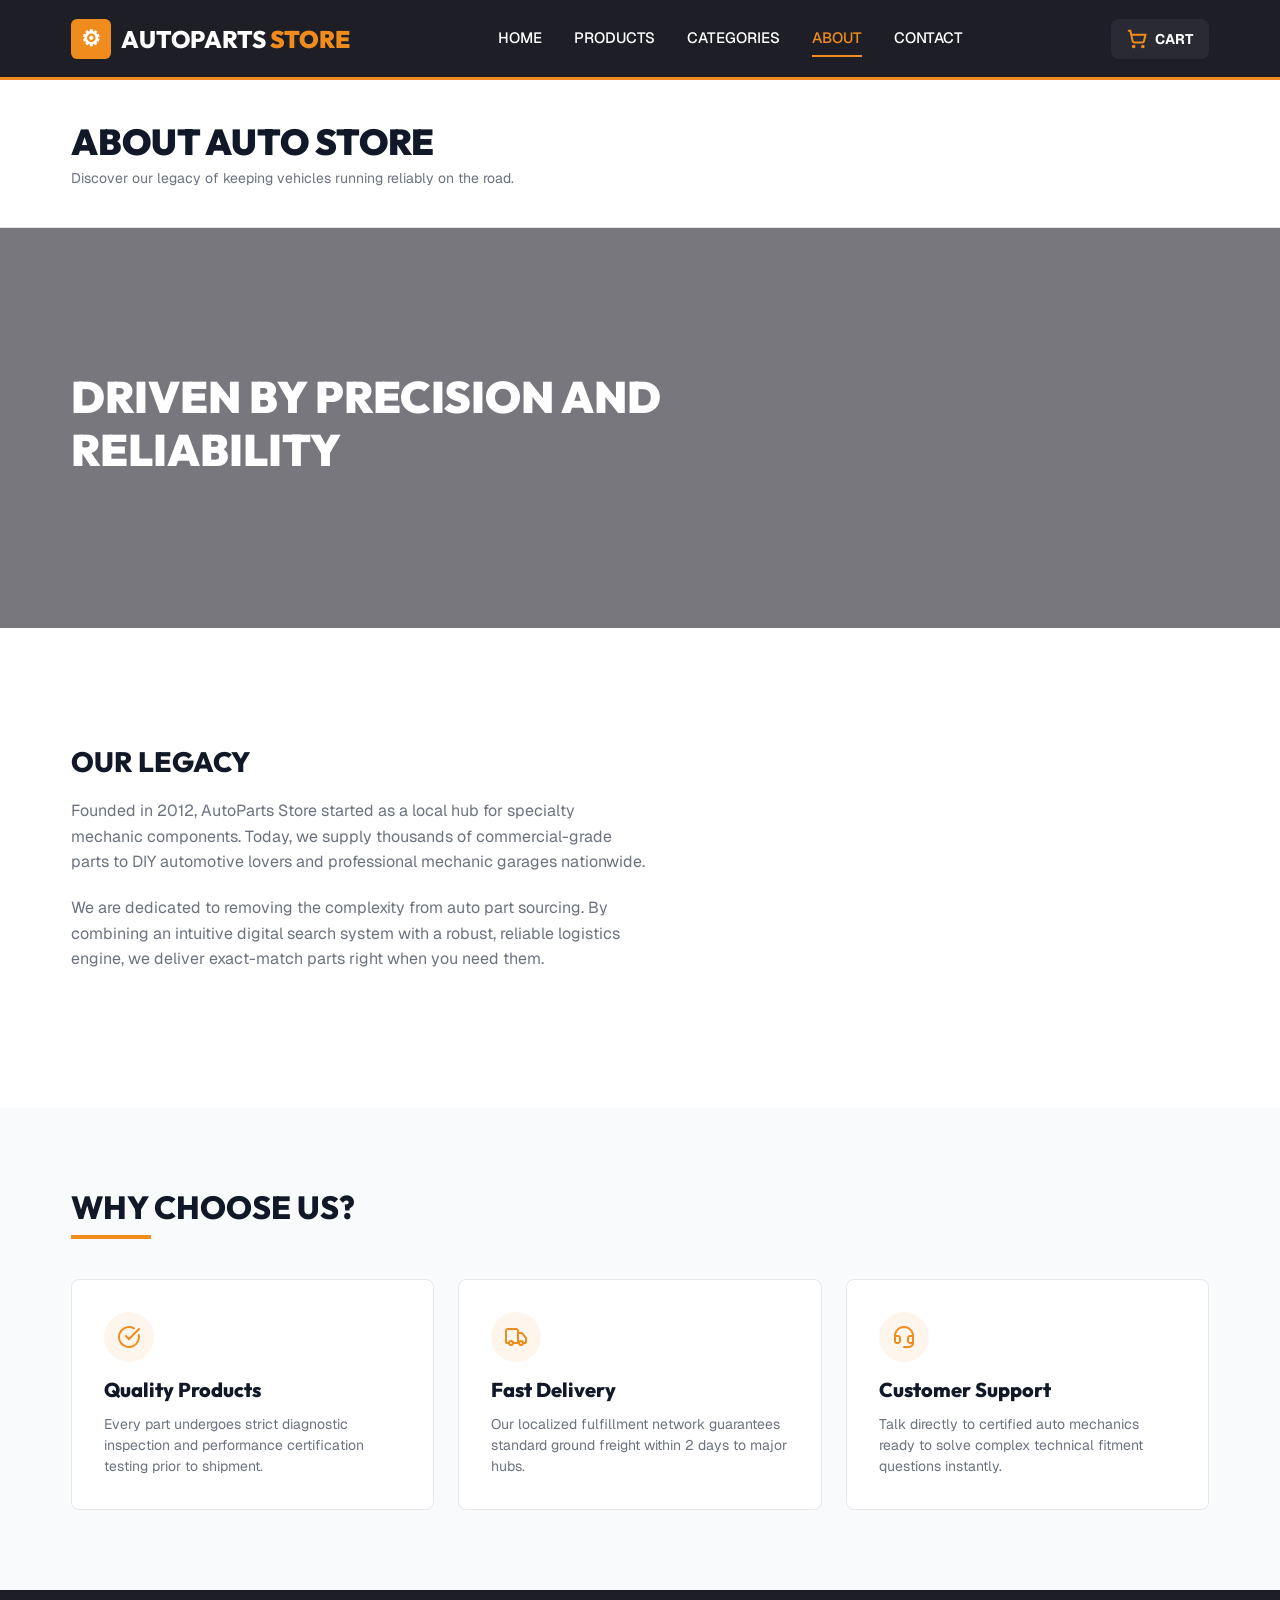
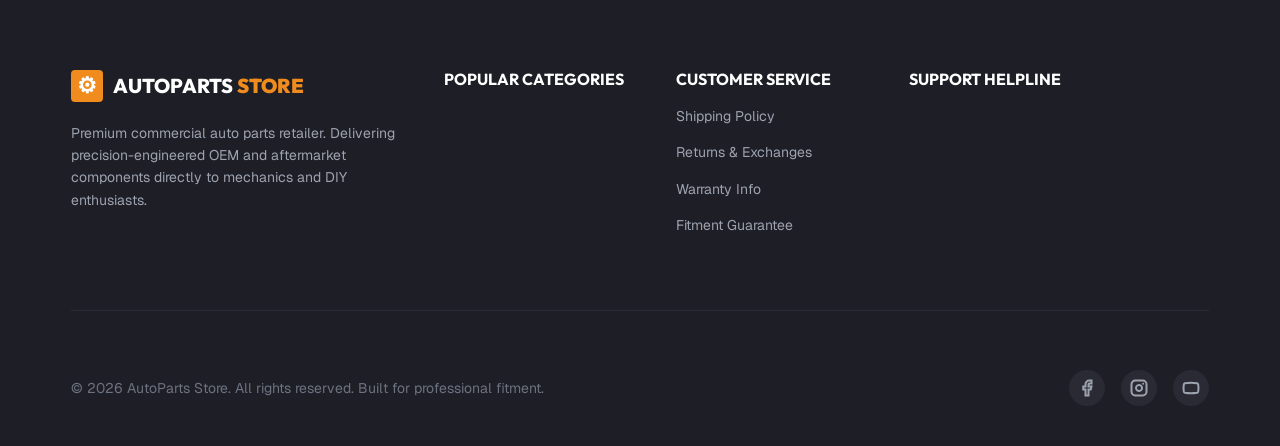
==== about.html @ f6082e64 "Publish AutoParts Online Store" ====
<!doctype html>
<html lang="en">
<head>
  <meta charset="utf-8">
  <meta name="viewport" content="width=device-width, initial-scale=1">
  <title>About Us | AutoParts Store</title>
  <link rel="stylesheet" href="vendor/bootstrap.min.css">
  <link rel="stylesheet" href="style.css?v=3">
</head>
<body>
  <a class="visually-hidden-focusable" href="#main">Skip to content</a>
  <header class="site-header">
  <div class="site-container header-inner">
    <a class="brand" href="index.html" aria-label="AutoParts Store home"><span class="brand-mark" aria-hidden="true"></span><span>AUTOPARTS <strong>STORE</strong></span></a>
    <nav class="desktop-nav" aria-label="Main navigation"><a href="index.html">HOME</a><a href="products.html">PRODUCTS</a><a href="categories.html">CATEGORIES</a><a href="about.html" aria-current="page">ABOUT</a><a href="contact.html">CONTACT</a></nav>
    <div class="cart-label"><img src="assets/cart.svg" alt=""> CART</div>
    <details class="mobile-nav"><summary aria-label="Open navigation">☰</summary><nav aria-label="Mobile navigation"><a href="index.html">HOME</a><a href="products.html">PRODUCTS</a><a href="categories.html">CATEGORIES</a><a href="about.html" aria-current="page">ABOUT</a><a href="contact.html">CONTACT</a></nav></details>
  </div>
</header>
  <main id="main"><section class="title-bar"><div class="site-container"><h1>ABOUT AUTO STORE</h1><p>Discover our legacy of keeping vehicles running reliably on the road.</p></div></section>
<section class="about-hero"><div class="site-container"><h2>DRIVEN BY PRECISION AND RELIABILITY</h2></div></section>
<section class="story-section"><div class="site-container story-layout"><div><h2>OUR LEGACY</h2><p>Founded in 2012, AutoParts Store started as a local hub for specialty mechanic components. Today, we supply thousands of commercial-grade parts to DIY automotive lovers and professional mechanic garages nationwide.</p><p>We are dedicated to removing the complexity from auto part sourcing. By combining an intuitive digital search system with a robust, reliable logistics engine, we deliver exact-match parts right when you need them.</p></div><div class="story-image"></div></div></section>
<section class="values-section"><div class="site-container"><h2 class="section-heading">WHY CHOOSE US?</h2><div class="row g-4"><div class="col-md-4"><article class="value-card"><div class="value-icon"><img src="assets/quality.svg" alt=""></div><h3>Quality Products</h3><p>Every part undergoes strict diagnostic inspection and performance certification testing prior to shipment.</p></article></div><div class="col-md-4"><article class="value-card"><div class="value-icon"><img src="assets/truck.svg" alt=""></div><h3>Fast Delivery</h3><p>Our localized fulfillment network guarantees standard ground freight within 2 days to major hubs.</p></article></div><div class="col-md-4"><article class="value-card"><div class="value-icon"><img src="assets/headset.svg" alt=""></div><h3>Customer Support</h3><p>Talk directly to certified auto mechanics ready to solve complex technical fitment questions instantly.</p></article></div></div></div></section></main>
  <footer class="site-footer">
  <div class="site-container">
    <div class="footer-columns">
      <div class="footer-brand"><div class="brand"><span class="brand-mark small" aria-hidden="true"></span><span>AUTOPARTS <strong>STORE</strong></span></div><p>Premium commercial auto parts retailer. Delivering precision-engineered OEM and aftermarket components directly to mechanics and DIY enthusiasts.</p></div>
      <div><h2>POPULAR CATEGORIES</h2></div>
      <div><h2>CUSTOMER SERVICE</h2><ul><li>Shipping Policy</li><li>Returns &amp; Exchanges</li><li>Warranty Info</li><li>Fitment Guarantee</li></ul></div>
      <div><h2>SUPPORT HELPLINE</h2></div>
    </div>
    <div class="footer-bottom"><p>© 2026 AutoParts Store. All rights reserved. Built for professional fitment.</p><div class="socials"><span><img src="assets/facebook.svg" alt="Facebook"></span><span><img src="assets/instagram.svg" alt="Instagram"></span><span><img src="assets/youtube.svg" alt="YouTube"></span></div></div>
  </div>
</footer>
</body>
</html>
---- style.css ----
@import url("https://fonts.googleapis.com/css2?family=Geist:wght@400;500;600;700;800&family=Outfit:wght@400;700;800;900&display=swap");

:root{--dark:#1e1e26;--orange:#f08c1e;--paper:#f9fafb;--border:#e5e7eb;--text:#111827;--muted:#6b7280}
*{box-sizing:border-box}
body{margin:0;background:var(--paper);color:var(--text);font:16px Geist,Arial,sans-serif}
h1,h2,h3,.brand{font-family:Outfit,Arial,sans-serif}
a{text-decoration:none}
.site-container{width:calc(100% - 2 * clamp(24px,5.56vw,80px));max-width:1280px;margin-inline:auto}
.site-header{height:80px;background:var(--dark);border-bottom:3px solid var(--orange)}
.header-inner{height:77px;display:flex;align-items:center;justify-content:space-between;gap:24px;position:relative}
.brand{display:flex;align-items:center;gap:10px;color:#fff;font-size:24px;font-weight:800;white-space:nowrap;line-height:1}
.brand strong{color:var(--orange)}
.brand-mark{display:grid;place-items:center;flex:none;width:40px;height:40px;border-radius:6px;background:var(--orange);color:#fff;font-size:22px}
.brand-mark::before{content:"⚙";font-family:Arial,sans-serif}
.brand-mark.small{width:32px;height:32px;border-radius:4px}
.desktop-nav{display:flex;align-items:center;gap:32px}
.desktop-nav a,.mobile-nav a{color:#fff;font-size:15px;font-weight:500;padding:8px 0;border-bottom:2px solid transparent}
.desktop-nav a[aria-current=page],.desktop-nav a:hover,.mobile-nav a[aria-current=page]{color:var(--orange);border-color:var(--orange)}
.cart-label{display:flex;align-items:center;gap:8px;background:#2a2a35;border-radius:8px;color:#fff;font-size:14px;font-weight:700;padding:10px 16px}
.cart-label img{width:20px;height:20px}
.mobile-nav{display:none}
.hero{height:540px;background:#525259;color:#fff;display:flex;align-items:center}
.hero h1{max-width:750px;font-size:56px;font-weight:900;line-height:1.1;margin:0 0 24px}
.hero h1 span{color:var(--orange)}
.hero p{max-width:600px;color:#d1d5db;font-size:20px;line-height:1.5;margin:0 0 24px}
.orange-button{display:inline-flex;align-items:center;justify-content:center;gap:10px;background:var(--orange);color:#fff;border:0;border-radius:6px;padding:16px 32px;font-weight:800;font-size:16px}
.orange-button img{width:20px;height:20px}
.orange-button:hover{background:#d87912;color:#fff}
.home-section{padding:80px 0}
.home-section.white{background:#fff}
.section-heading{font-size:32px;font-weight:800;margin:0 0 40px}
.section-heading::after{content:"";display:block;width:80px;height:4px;background:url("assets/underline.svg") no-repeat;margin-top:8px}
.home-category-grid{display:grid;grid-template-columns:repeat(4,minmax(0,1fr));gap:24px}
.home-category{height:300px;background:var(--paper);border:1px solid var(--border);border-radius:8px;overflow:hidden;color:var(--text)}
.category-image{height:180px}
.category-label{padding:16px}
.category-label h3{font-size:18px;font-weight:700;margin:0 0 4px}
.category-label p{color:var(--muted);font-size:14px;margin:0}
.featured-grid{display:grid;grid-template-columns:repeat(3,minmax(0,1fr));gap:24px}
.product-card{height:360px;padding:16px;border:1px solid var(--border);border-radius:8px;background:#fff;display:flex;flex-direction:column;gap:12px}
.product-image{height:180px;flex:none;background:var(--paper);border-radius:6px}
.product-meta{display:flex;justify-content:space-between;align-items:center;color:var(--muted);font-size:11px;font-weight:600}
.rating{display:flex;align-items:center;gap:4px;color:var(--text);font-size:12px;font-weight:700}
.rating img{width:12px;height:12px}
.product-card h3{margin:0;font-size:16px;font-weight:700;white-space:nowrap;overflow:hidden;text-overflow:ellipsis}
.price{font-family:Outfit,Arial,sans-serif;color:var(--orange);font-size:20px;font-weight:800;margin:0}
.add-cart{height:40px;margin-top:auto;border-radius:6px;background:var(--dark);color:#fff;display:flex;align-items:center;justify-content:center;gap:8px;font-size:14px;font-weight:700}
.add-cart img{width:16px;height:16px}
.title-bar{background:#fff;border-bottom:1px solid var(--border);padding:40px 0}
.title-bar h1{font-size:36px;font-weight:900;line-height:1.2;margin:0 0 6px}
.title-bar p{color:var(--muted);font-size:14px;margin:0}
.title-flex{display:flex;align-items:center;justify-content:space-between;gap:20px}
.products-main,.categories-main{padding:60px 0;background:var(--paper)}
.catalog{display:grid;grid-template-columns:280px minmax(0,1fr);gap:40px;align-items:start}
.filters{border:1px solid var(--border);border-radius:8px;background:#fff;padding:24px}
.filters h2{font-size:16px;font-weight:700;margin:0 0 16px}
.filter-option{display:flex;align-items:center;gap:10px;font-size:14px;margin-bottom:16px}
.check{width:18px;height:18px;border:2px solid var(--border);border-radius:3px}
.check.checked{background:var(--orange);border-color:var(--orange)}
.check.checked::after{content:"✓";display:block;color:#fff;font-size:12px;line-height:14px;text-align:center}
.filters hr{border-color:var(--border);opacity:1;margin:24px 0}
.price-track{height:6px;background:var(--border);border-radius:3px;position:relative;margin:28px 0 14px}
.price-track::before{content:"";display:block;width:52%;height:6px;background:var(--orange);border-radius:3px}
.price-track span{position:absolute;top:-5px;left:52%;width:16px;height:16px;border-radius:50%;background:var(--orange)}
.range-labels{display:flex;justify-content:space-between;color:var(--muted);font-size:12px}
.catalog-grid{display:grid;grid-template-columns:repeat(3,240px);gap:20px}
.pagination-design{display:flex;justify-content:center;gap:8px;margin-top:40px}
.pagination-design span{display:grid;place-items:center;width:40px;height:40px;border-radius:6px;border:1px solid var(--border);background:#fff;font-size:14px;font-weight:700}
.pagination-design .active{background:var(--orange);color:#fff;border-color:var(--orange)}
.comparison{margin-top:60px}
.comparison h2{font-size:24px;font-weight:800;margin:0 0 16px}
.comparison table{background:#fff}
.comparison th,.comparison td{padding:12px}
.category-card{height:100%;min-height:400px;background:#fff;border:1px solid var(--border);border-radius:8px;overflow:hidden}
.category-picture{height:240px}
.category-copy{padding:24px}
.category-copy h2{font-size:20px;font-weight:700;margin:0 0 10px}
.category-copy p{min-height:72px;color:var(--muted);font-size:14px;line-height:1.5;margin:0 0 12px}
.category-copy a{display:inline-flex;align-items:center;gap:5px;color:var(--orange);font-size:14px;font-weight:700}
.category-copy img{width:16px;height:16px}
.about-hero{height:400px;background:#77777d;display:flex;align-items:center;color:#fff}
.about-hero h2{max-width:600px;font-size:44px;font-weight:900}
.story-section{background:#fff;padding:80px 0}
.story-layout{display:grid;grid-template-columns:minmax(0,1fr) 500px;gap:60px;align-items:center}
.story-layout h2,.contact-info h2{font-size:28px;font-weight:800;margin:0 0 20px}
.story-layout p{color:var(--muted);line-height:1.6;margin:0 0 20px}
.story-image{height:320px;border-radius:8px}
.values-section{padding:80px 0}
.value-card{height:100%;min-height:220px;border:1px solid var(--border);border-radius:8px;background:#fff;padding:32px}
.value-icon,.info-icon{display:grid;place-items:center;border-radius:50%;background:rgba(240,140,30,.08)}
.value-icon{width:50px;height:50px;margin-bottom:16px}
.value-icon img{width:24px;height:24px}
.value-card h3{font-size:20px;font-weight:800;margin:0 0 12px}
.value-card p{font-size:14px;color:var(--muted);line-height:1.5;margin:0}
.map-placeholder{height:300px;background:#d9dadd}
.contact-section{background:#fff;padding:80px 0}
.contact-info>p{max-width:460px;color:var(--muted);font-size:14px;margin-bottom:32px}
.info-item{display:flex;align-items:flex-start;gap:16px;margin-bottom:32px}
.info-icon{width:44px;height:44px;flex:none}
.info-icon img{width:20px;height:20px}
.info-item h3{font-size:16px;font-weight:700;margin:0 0 4px}
.info-item p{font-size:14px;color:var(--muted);margin:0}
.contact-form{background:var(--paper);border:1px solid var(--border);border-radius:8px;padding:32px}
.contact-form h2{font-size:20px;font-weight:800;margin:0 0 24px}
.contact-form label{display:block;font-size:13px;font-weight:700;margin:0 0 8px}
.contact-form .form-control{min-height:44px;border-color:var(--border);margin-bottom:20px}
.contact-form textarea.form-control{height:120px}
.contact-form .orange-button{width:100%;font-size:15px}
.site-footer{background:var(--dark);color:#fff;padding:80px 0 40px}
.footer-columns{display:grid;grid-template-columns:340px 200px 200px 300px;justify-content:space-between;gap:20px}
.footer-brand .brand{font-size:20px}
.footer-brand p,.site-footer li{color:#9ca3af;font-size:14px;line-height:1.6}
.footer-brand p{margin:20px 0 0}
.site-footer h2{font-size:16px;font-weight:700;margin:0 0 16px}
.site-footer ul{list-style:none;padding:0;margin:0}
.site-footer li{margin-bottom:14px}
.footer-bottom{position:relative;display:flex;align-items:center;justify-content:space-between;gap:20px;margin-top:60px;padding-top:60px}
.footer-bottom::before{content:"";position:absolute;top:0;left:0;width:100%;height:1px;background:url("assets/footer-line.svg") no-repeat left top;background-size:1280px 1px}
.footer-bottom p{color:#6b7280;font-size:14px;margin:0}
.socials{display:flex;gap:16px}
.socials span{display:grid;place-items:center;width:36px;height:36px;border-radius:50%;background:#2a2a35}
.socials img{width:18px;height:18px}
@media(max-width:1100px){.desktop-nav{gap:18px}.brand{font-size:20px}.catalog-grid{grid-template-columns:repeat(2,minmax(0,240px))}.footer-columns{grid-template-columns:repeat(2,1fr);gap:30px}.story-layout{grid-template-columns:1fr 40%}}
@media(max-width:767px){.site-header{height:auto;min-height:72px}.header-inner{min-height:69px}.desktop-nav{display:none}.brand{font-size:18px}.brand-mark{width:34px;height:34px}.cart-label{margin-left:auto;font-size:0;padding:8px 10px}.mobile-nav{display:block;order:4}.mobile-nav summary{list-style:none;cursor:pointer;color:#fff;border:1px solid #555;border-radius:6px;padding:5px 10px;font-size:22px}.mobile-nav summary::-webkit-details-marker{display:none}.mobile-nav nav{position:absolute;z-index:20;top:68px;right:0;width:220px;background:var(--dark);padding:12px 20px;display:flex;flex-direction:column;box-shadow:0 10px 25px #0003}.mobile-nav a{padding:10px 0}.hero{height:500px}.hero h1{font-size:42px}.hero p{font-size:18px}.home-section,.story-section,.values-section,.contact-section{padding:55px 0}.section-heading{font-size:28px}.home-category-grid{grid-template-columns:repeat(2,1fr)}.featured-grid{grid-template-columns:repeat(2,1fr)}.title-flex{align-items:flex-start;flex-direction:column}.catalog{grid-template-columns:1fr}.catalog-grid{grid-template-columns:repeat(2,minmax(0,1fr))}.filters{max-width:none}.category-picture{height:190px}.about-hero{height:320px}.about-hero h2{font-size:36px}.story-layout{grid-template-columns:1fr}.story-image{display:none}.footer-bottom{padding-top:35px;margin-top:35px}}
@media(max-width:480px){.brand{font-size:16px}.site-container{width:calc(100% - 32px)}.hero h1{font-size:36px}.hero p{font-size:16px}.home-category-grid,.featured-grid,.catalog-grid{grid-template-columns:1fr}.home-category{height:260px}.category-image{height:150px}.title-bar h1{font-size:30px}.footer-columns{grid-template-columns:1fr}.footer-bottom{align-items:flex-start;flex-direction:column}.contact-form{padding:22px}}
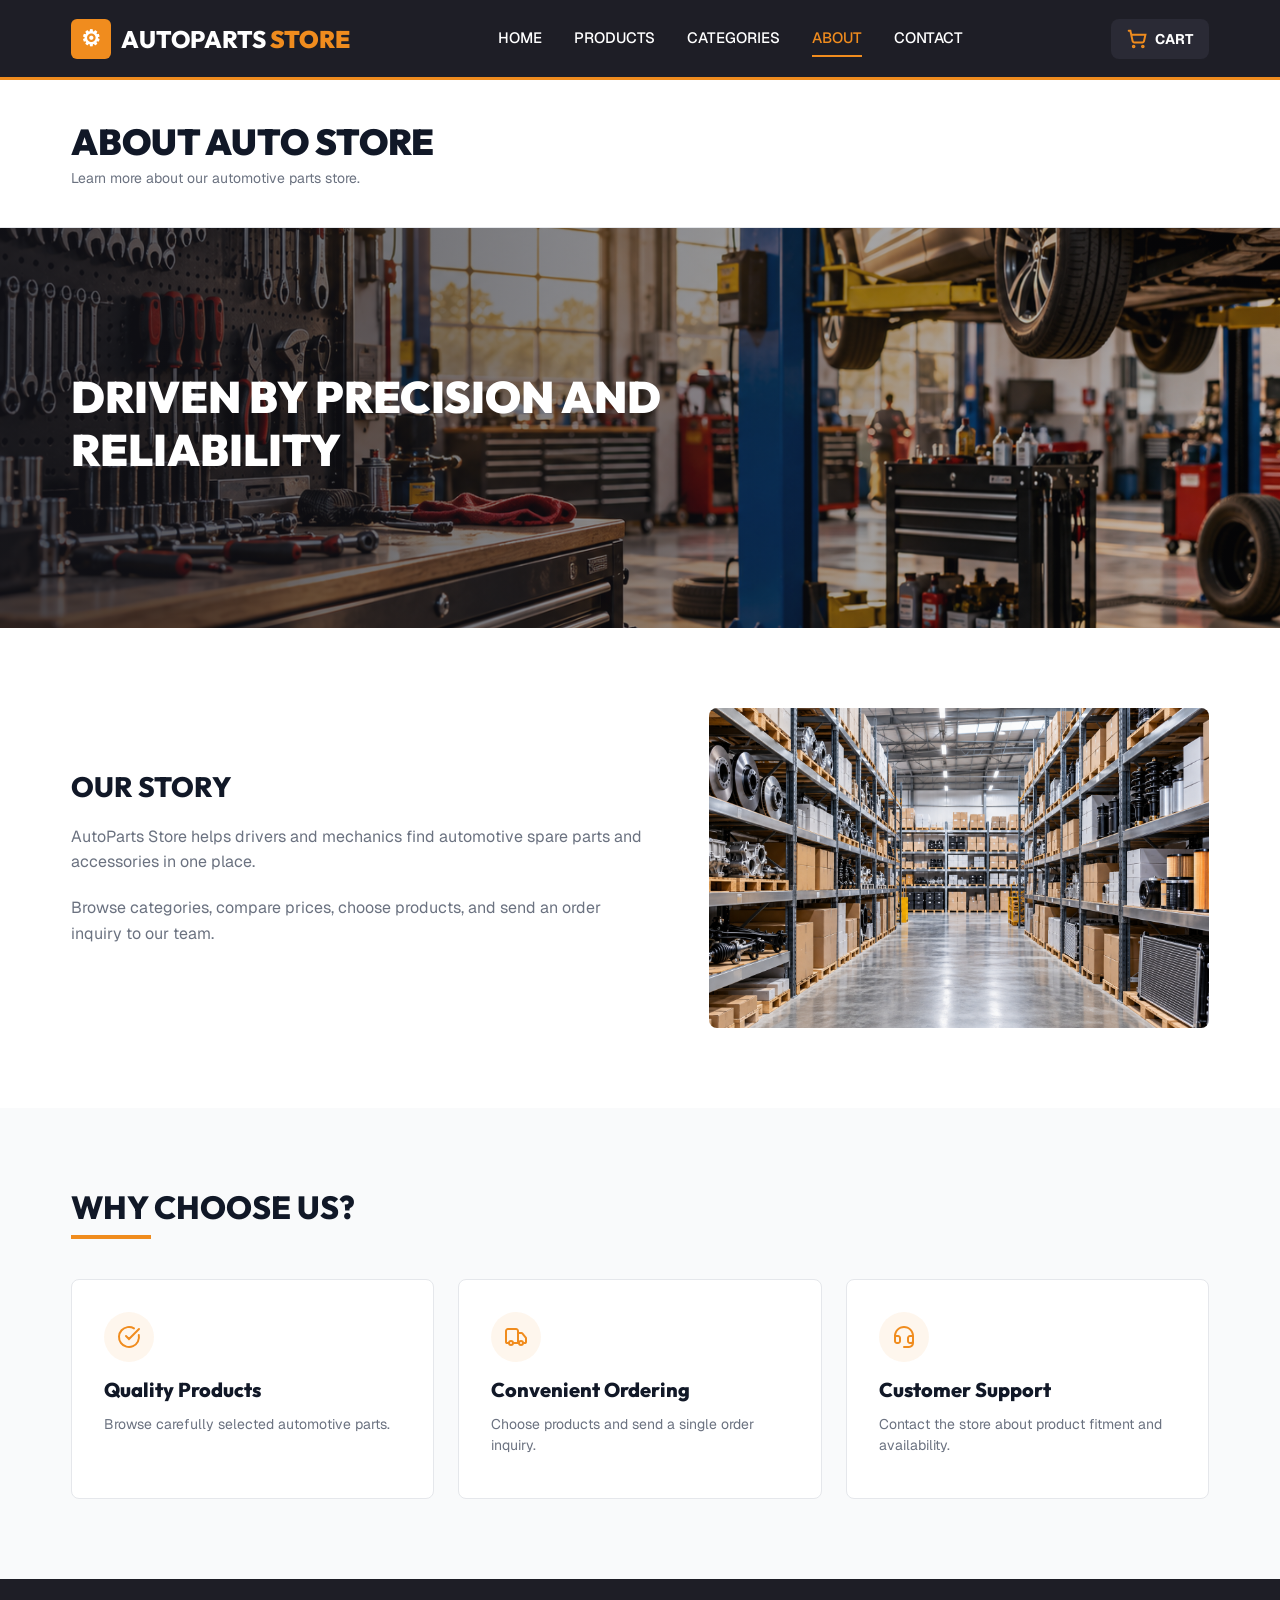
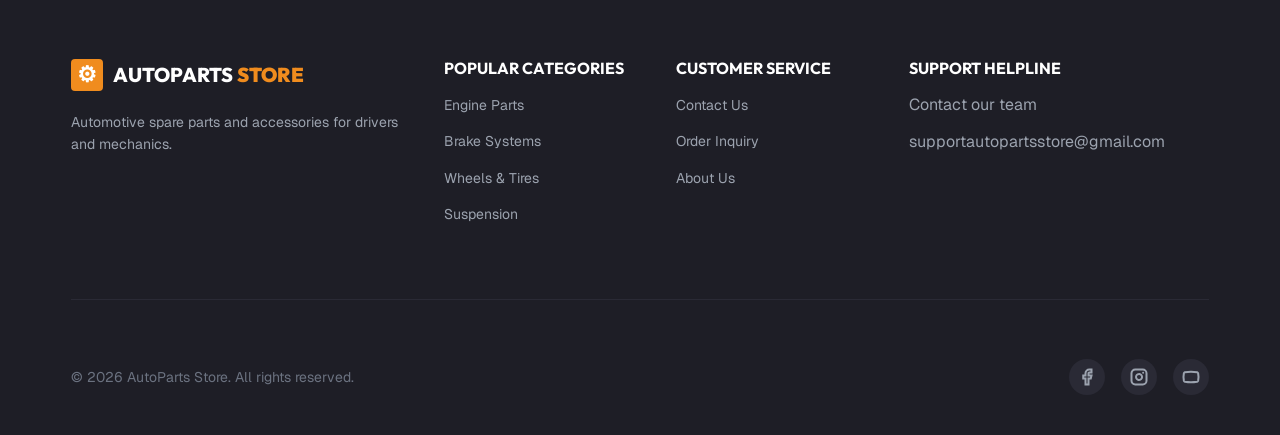
==== commit 7c671ccc: "Add photos and HTML CSS shopping controls" ====
--- a/about.html
+++ b/about.html
@@ -5,7 +5,7 @@
   <meta name="viewport" content="width=device-width, initial-scale=1">
   <title>About Us | AutoParts Store</title>
   <link rel="stylesheet" href="vendor/bootstrap.min.css">
-  <link rel="stylesheet" href="style.css?v=3">
+  <link rel="stylesheet" href="style.css?v=4">
 </head>
 <body>
   <a class="visually-hidden-focusable" href="#main">Skip to content</a>
@@ -13,23 +13,23 @@
   <div class="site-container header-inner">
     <a class="brand" href="index.html" aria-label="AutoParts Store home"><span class="brand-mark" aria-hidden="true"></span><span>AUTOPARTS <strong>STORE</strong></span></a>
     <nav class="desktop-nav" aria-label="Main navigation"><a href="index.html">HOME</a><a href="products.html">PRODUCTS</a><a href="categories.html">CATEGORIES</a><a href="about.html" aria-current="page">ABOUT</a><a href="contact.html">CONTACT</a></nav>
-    <div class="cart-label"><img src="assets/cart.svg" alt=""> CART</div>
+    <a class="cart-label" href="products.html#cart"><img src="assets/cart.svg" alt=""> CART</a>
     <details class="mobile-nav"><summary aria-label="Open navigation">☰</summary><nav aria-label="Mobile navigation"><a href="index.html">HOME</a><a href="products.html">PRODUCTS</a><a href="categories.html">CATEGORIES</a><a href="about.html" aria-current="page">ABOUT</a><a href="contact.html">CONTACT</a></nav></details>
   </div>
 </header>
-  <main id="main"><section class="title-bar"><div class="site-container"><h1>ABOUT AUTO STORE</h1><p>Discover our legacy of keeping vehicles running reliably on the road.</p></div></section>
+  <main id="main"><section class="title-bar"><div class="site-container"><h1>ABOUT AUTO STORE</h1><p>Learn more about our automotive parts store.</p></div></section>
 <section class="about-hero"><div class="site-container"><h2>DRIVEN BY PRECISION AND RELIABILITY</h2></div></section>
-<section class="story-section"><div class="site-container story-layout"><div><h2>OUR LEGACY</h2><p>Founded in 2012, AutoParts Store started as a local hub for specialty mechanic components. Today, we supply thousands of commercial-grade parts to DIY automotive lovers and professional mechanic garages nationwide.</p><p>We are dedicated to removing the complexity from auto part sourcing. By combining an intuitive digital search system with a robust, reliable logistics engine, we deliver exact-match parts right when you need them.</p></div><div class="story-image"></div></div></section>
-<section class="values-section"><div class="site-container"><h2 class="section-heading">WHY CHOOSE US?</h2><div class="row g-4"><div class="col-md-4"><article class="value-card"><div class="value-icon"><img src="assets/quality.svg" alt=""></div><h3>Quality Products</h3><p>Every part undergoes strict diagnostic inspection and performance certification testing prior to shipment.</p></article></div><div class="col-md-4"><article class="value-card"><div class="value-icon"><img src="assets/truck.svg" alt=""></div><h3>Fast Delivery</h3><p>Our localized fulfillment network guarantees standard ground freight within 2 days to major hubs.</p></article></div><div class="col-md-4"><article class="value-card"><div class="value-icon"><img src="assets/headset.svg" alt=""></div><h3>Customer Support</h3><p>Talk directly to certified auto mechanics ready to solve complex technical fitment questions instantly.</p></article></div></div></div></section></main>
+<section class="story-section"><div class="site-container story-layout"><div><h2>OUR STORY</h2><p>AutoParts Store helps drivers and mechanics find automotive spare parts and accessories in one place.</p><p>Browse categories, compare prices, choose products, and send an order inquiry to our team.</p></div><img class="story-image" src="assets/warehouse.png" alt="Organized automotive parts warehouse" loading="lazy"></div></section>
+<section class="values-section"><div class="site-container"><h2 class="section-heading">WHY CHOOSE US?</h2><div class="row g-4"><div class="col-md-4"><article class="value-card"><div class="value-icon"><img src="assets/quality.svg" alt=""></div><h3>Quality Products</h3><p>Browse carefully selected automotive parts.</p></article></div><div class="col-md-4"><article class="value-card"><div class="value-icon"><img src="assets/truck.svg" alt=""></div><h3>Convenient Ordering</h3><p>Choose products and send a single order inquiry.</p></article></div><div class="col-md-4"><article class="value-card"><div class="value-icon"><img src="assets/headset.svg" alt=""></div><h3>Customer Support</h3><p>Contact the store about product fitment and availability.</p></article></div></div></div></section></main>
   <footer class="site-footer">
   <div class="site-container">
     <div class="footer-columns">
-      <div class="footer-brand"><div class="brand"><span class="brand-mark small" aria-hidden="true"></span><span>AUTOPARTS <strong>STORE</strong></span></div><p>Premium commercial auto parts retailer. Delivering precision-engineered OEM and aftermarket components directly to mechanics and DIY enthusiasts.</p></div>
-      <div><h2>POPULAR CATEGORIES</h2></div>
-      <div><h2>CUSTOMER SERVICE</h2><ul><li>Shipping Policy</li><li>Returns &amp; Exchanges</li><li>Warranty Info</li><li>Fitment Guarantee</li></ul></div>
-      <div><h2>SUPPORT HELPLINE</h2></div>
+      <div class="footer-brand"><div class="brand"><span class="brand-mark small" aria-hidden="true"></span><span>AUTOPARTS <strong>STORE</strong></span></div><p>Automotive spare parts and accessories for drivers and mechanics.</p></div>
+      <div><h2>POPULAR CATEGORIES</h2><ul><li><a href="categories.html#engine">Engine Parts</a></li><li><a href="categories.html#brakes">Brake Systems</a></li><li><a href="categories.html#wheels">Wheels & Tires</a></li><li><a href="categories.html#suspension">Suspension</a></li></ul></div>
+      <div><h2>CUSTOMER SERVICE</h2><ul><li><a href="contact.html#contact-form">Contact Us</a></li><li><a href="products.html#cart">Order Inquiry</a></li><li><a href="about.html">About Us</a></li></ul></div>
+      <div><h2>SUPPORT HELPLINE</h2><p><a href="contact.html">Contact our team</a></p><p><a href="mailto:supportautopartsstore@gmail.com">supportautopartsstore@gmail.com</a></p></div>
     </div>
-    <div class="footer-bottom"><p>© 2026 AutoParts Store. All rights reserved. Built for professional fitment.</p><div class="socials"><span><img src="assets/facebook.svg" alt="Facebook"></span><span><img src="assets/instagram.svg" alt="Instagram"></span><span><img src="assets/youtube.svg" alt="YouTube"></span></div></div>
+    <div class="footer-bottom"><p>© 2026 AutoParts Store. All rights reserved.</p><div class="socials" aria-hidden="true"><span><img src="assets/facebook.svg" alt=""></span><span><img src="assets/instagram.svg" alt=""></span><span><img src="assets/youtube.svg" alt=""></span></div></div>
   </div>
 </footer>
 </body>
--- a/style.css
+++ b/style.css
@@ -17,9 +17,10 @@
 .desktop-nav a,.mobile-nav a{color:#fff;font-size:15px;font-weight:500;padding:8px 0;border-bottom:2px solid transparent}
 .desktop-nav a[aria-current=page],.desktop-nav a:hover,.mobile-nav a[aria-current=page]{color:var(--orange);border-color:var(--orange)}
 .cart-label{display:flex;align-items:center;gap:8px;background:#2a2a35;border-radius:8px;color:#fff;font-size:14px;font-weight:700;padding:10px 16px}
+.cart-label:hover{color:var(--orange)}
 .cart-label img{width:20px;height:20px}
 .mobile-nav{display:none}
-.hero{height:540px;background:#525259;color:#fff;display:flex;align-items:center}
+.hero{height:540px;background:linear-gradient(90deg,rgba(20,20,27,.82),rgba(20,20,27,.25)),url("assets/hero.png") center/cover;color:#fff;display:flex;align-items:center}
 .hero h1{max-width:750px;font-size:56px;font-weight:900;line-height:1.1;margin:0 0 24px}
 .hero h1 span{color:var(--orange)}
 .hero p{max-width:600px;color:#d1d5db;font-size:20px;line-height:1.5;margin:0 0 24px}
@@ -32,20 +33,27 @@
 .section-heading::after{content:"";display:block;width:80px;height:4px;background:url("assets/underline.svg") no-repeat;margin-top:8px}
 .home-category-grid{display:grid;grid-template-columns:repeat(4,minmax(0,1fr));gap:24px}
 .home-category{height:300px;background:var(--paper);border:1px solid var(--border);border-radius:8px;overflow:hidden;color:var(--text)}
-.category-image{height:180px}
+.category-image{display:block;width:100%;height:180px;object-fit:cover}
 .category-label{padding:16px}
 .category-label h3{font-size:18px;font-weight:700;margin:0 0 4px}
 .category-label p{color:var(--muted);font-size:14px;margin:0}
 .featured-grid{display:grid;grid-template-columns:repeat(3,minmax(0,1fr));gap:24px}
-.product-card{height:360px;padding:16px;border:1px solid var(--border);border-radius:8px;background:#fff;display:flex;flex-direction:column;gap:12px}
-.product-image{height:180px;flex:none;background:var(--paper);border-radius:6px}
+.product-card{position:relative;height:360px;padding:16px;border:1px solid var(--border);border-radius:8px;background:#fff;display:flex;flex-direction:column;gap:12px}
+.product-image{display:block;width:100%;height:180px;flex:none;object-fit:contain;background:var(--paper);border-radius:6px}
 .product-meta{display:flex;justify-content:space-between;align-items:center;color:var(--muted);font-size:11px;font-weight:600}
 .rating{display:flex;align-items:center;gap:4px;color:var(--text);font-size:12px;font-weight:700}
 .rating img{width:12px;height:12px}
 .product-card h3{margin:0;font-size:16px;font-weight:700;white-space:nowrap;overflow:hidden;text-overflow:ellipsis}
 .price{font-family:Outfit,Arial,sans-serif;color:var(--orange);font-size:20px;font-weight:800;margin:0}
-.add-cart{height:40px;margin-top:auto;border-radius:6px;background:var(--dark);color:#fff;display:flex;align-items:center;justify-content:center;gap:8px;font-size:14px;font-weight:700}
+.add-cart{height:40px;margin-top:auto;border-radius:6px;background:var(--dark);color:#fff;display:flex;align-items:center;justify-content:center;gap:8px;font-size:14px;font-weight:700;cursor:pointer}
 .add-cart img{width:16px;height:16px}
+.add-cart:hover{background:#353541;color:#fff}
+.product-select{position:absolute;width:1px;height:1px;opacity:0}
+.product-select:focus-visible+.add-cart{outline:3px solid var(--orange);outline-offset:3px}
+.product-select:checked+.add-cart{background:var(--orange)}
+.product-select:checked+.add-cart .add-text{display:none}
+.remove-text{display:none}
+.product-select:checked+.add-cart .remove-text{display:inline}
 .title-bar{background:#fff;border-bottom:1px solid var(--border);padding:40px 0}
 .title-bar h1{font-size:36px;font-weight:900;line-height:1.2;margin:0 0 6px}
 .title-bar p{color:var(--muted);font-size:14px;margin:0}
@@ -53,38 +61,52 @@
 .products-main,.categories-main{padding:60px 0;background:var(--paper)}
 .catalog{display:grid;grid-template-columns:280px minmax(0,1fr);gap:40px;align-items:start}
 .filters{border:1px solid var(--border);border-radius:8px;background:#fff;padding:24px}
-.filters h2{font-size:16px;font-weight:700;margin:0 0 16px}
-.filter-option{display:flex;align-items:center;gap:10px;font-size:14px;margin-bottom:16px}
-.check{width:18px;height:18px;border:2px solid var(--border);border-radius:3px}
-.check.checked{background:var(--orange);border-color:var(--orange)}
-.check.checked::after{content:"✓";display:block;color:#fff;font-size:12px;line-height:14px;text-align:center}
+.filters fieldset{padding:0;margin:0;border:0}
+.filters legend{font-family:Outfit,Arial,sans-serif;font-size:16px;font-weight:700;margin:0 0 16px}
+.filter-option{display:flex;align-items:center;gap:10px;font-size:14px;margin-bottom:16px;cursor:pointer}
+.filter-option input{appearance:none;flex:none;width:18px;height:18px;margin:0;border:2px solid var(--border);border-radius:3px;cursor:pointer}
+.filter-option input:checked{background:var(--orange);border-color:var(--orange)}
+.filter-option input:checked::after{content:"✓";display:block;color:#fff;font-size:12px;line-height:14px;text-align:center}
+.filter-option input:focus-visible{outline:3px solid var(--orange);outline-offset:2px}
 .filters hr{border-color:var(--border);opacity:1;margin:24px 0}
-.price-track{height:6px;background:var(--border);border-radius:3px;position:relative;margin:28px 0 14px}
-.price-track::before{content:"";display:block;width:52%;height:6px;background:var(--orange);border-radius:3px}
-.price-track span{position:absolute;top:-5px;left:52%;width:16px;height:16px;border-radius:50%;background:var(--orange)}
-.range-labels{display:flex;justify-content:space-between;color:var(--muted);font-size:12px}
 .catalog-grid{display:grid;grid-template-columns:repeat(3,240px);gap:20px}
-.pagination-design{display:flex;justify-content:center;gap:8px;margin-top:40px}
-.pagination-design span{display:grid;place-items:center;width:40px;height:40px;border-radius:6px;border:1px solid var(--border);background:#fff;font-size:14px;font-weight:700}
-.pagination-design .active{background:var(--orange);color:#fff;border-color:var(--orange)}
+.products-main:has(#category-engine:checked) .product-card:not(.filter-engine),.products-main:has(#category-brakes:checked) .product-card:not(.filter-brakes),.products-main:has(#category-wheels:checked) .product-card:not(.filter-wheels),.products-main:has(#category-suspension:checked) .product-card:not(.filter-suspension),.products-main:has(#category-electronics:checked) .product-card:not(.filter-electronics),.products-main:has(#category-body:checked) .product-card:not(.filter-body),.products-main:has(#category-exhaust:checked) .product-card:not(.filter-exhaust){display:none}
+.products-main:has(#price-low:checked) .product-card:not(.price-low),.products-main:has(#price-mid:checked) .product-card:not(.price-mid),.products-main:has(#price-high:checked) .product-card:not(.price-high){display:none}
+.cart-summary{margin-top:40px;padding:28px;background:#fff;border:1px solid var(--border);border-radius:8px;scroll-margin-top:20px}
+.cart-summary h2{font-size:24px;font-weight:800;margin:0 0 18px}
+.cart-items{list-style:none;margin:0;padding:0}
+.cart-item{display:none;justify-content:space-between;gap:12px;border-bottom:1px solid var(--border);padding:12px 0;font-size:14px}
+.cart-item strong{color:var(--orange);white-space:nowrap}
+.empty-cart{color:var(--muted);margin:0}
+#order-form:has(.product-select:checked) .empty-cart{display:none}
+#order-form:has(#select-air:checked) .cart-air,#order-form:has(#select-rotor:checked) .cart-rotor,#order-form:has(#select-shock:checked) .cart-shock,#order-form:has(#select-battery:checked) .cart-battery,#order-form:has(#select-tire:checked) .cart-tire,#order-form:has(#select-mirror:checked) .cart-mirror,#order-form:has(#select-muffler:checked) .cart-muffler{display:flex}
+.checkout-fields{margin-top:24px;padding-top:24px;border-top:1px solid var(--border)}
+.checkout-fields h3{font-size:18px;font-weight:800;margin:0 0 8px}
+.checkout-fields p{font-size:14px;color:var(--muted)}
+.checkout-fields label{display:block;font-size:13px;font-weight:700;margin:0 0 6px}
+.checkout-fields .form-control{border-color:var(--border)}
+.choose-product-hint{margin:20px 0 0}
+.checkout-button{display:none;margin-top:20px}
+#order-form:has(.product-select:checked) .checkout-button{display:inline-flex}
+#order-form:has(.product-select:checked) .choose-product-hint{display:none}
 .comparison{margin-top:60px}
 .comparison h2{font-size:24px;font-weight:800;margin:0 0 16px}
 .comparison table{background:#fff}
 .comparison th,.comparison td{padding:12px}
 .category-card{height:100%;min-height:400px;background:#fff;border:1px solid var(--border);border-radius:8px;overflow:hidden}
-.category-picture{height:240px}
+.category-picture{display:block;width:100%;height:240px;object-fit:contain;background:var(--paper)}
 .category-copy{padding:24px}
 .category-copy h2{font-size:20px;font-weight:700;margin:0 0 10px}
 .category-copy p{min-height:72px;color:var(--muted);font-size:14px;line-height:1.5;margin:0 0 12px}
 .category-copy a{display:inline-flex;align-items:center;gap:5px;color:var(--orange);font-size:14px;font-weight:700}
 .category-copy img{width:16px;height:16px}
-.about-hero{height:400px;background:#77777d;display:flex;align-items:center;color:#fff}
+.about-hero{height:400px;background:linear-gradient(90deg,rgba(20,20,27,.76),rgba(20,20,27,.2)),url("assets/workshop.png") center/cover;display:flex;align-items:center;color:#fff}
 .about-hero h2{max-width:600px;font-size:44px;font-weight:900}
 .story-section{background:#fff;padding:80px 0}
 .story-layout{display:grid;grid-template-columns:minmax(0,1fr) 500px;gap:60px;align-items:center}
 .story-layout h2,.contact-info h2{font-size:28px;font-weight:800;margin:0 0 20px}
 .story-layout p{color:var(--muted);line-height:1.6;margin:0 0 20px}
-.story-image{height:320px;border-radius:8px}
+.story-image{display:block;width:100%;height:320px;object-fit:cover;border-radius:8px}
 .values-section{padding:80px 0}
 .value-card{height:100%;min-height:220px;border:1px solid var(--border);border-radius:8px;background:#fff;padding:32px}
 .value-icon,.info-icon{display:grid;place-items:center;border-radius:50%;background:rgba(240,140,30,.08)}
@@ -92,9 +114,10 @@
 .value-icon img{width:24px;height:24px}
 .value-card h3{font-size:20px;font-weight:800;margin:0 0 12px}
 .value-card p{font-size:14px;color:var(--muted);line-height:1.5;margin:0}
-.map-placeholder{height:300px;background:#d9dadd}
+.contact-banner{display:block;width:100%;height:300px;object-fit:cover}
 .contact-section{background:#fff;padding:80px 0}
 .contact-info>p{max-width:460px;color:var(--muted);font-size:14px;margin-bottom:32px}
+.contact-info a{color:var(--orange)}
 .info-item{display:flex;align-items:flex-start;gap:16px;margin-bottom:32px}
 .info-icon{width:44px;height:44px;flex:none}
 .info-icon img{width:20px;height:20px}
@@ -114,6 +137,8 @@
 .site-footer h2{font-size:16px;font-weight:700;margin:0 0 16px}
 .site-footer ul{list-style:none;padding:0;margin:0}
 .site-footer li{margin-bottom:14px}
+.site-footer a{color:#9ca3af}
+.site-footer a:hover{color:var(--orange)}
 .footer-bottom{position:relative;display:flex;align-items:center;justify-content:space-between;gap:20px;margin-top:60px;padding-top:60px}
 .footer-bottom::before{content:"";position:absolute;top:0;left:0;width:100%;height:1px;background:url("assets/footer-line.svg") no-repeat left top;background-size:1280px 1px}
 .footer-bottom p{color:#6b7280;font-size:14px;margin:0}
@@ -121,5 +146,5 @@
 .socials span{display:grid;place-items:center;width:36px;height:36px;border-radius:50%;background:#2a2a35}
 .socials img{width:18px;height:18px}
 @media(max-width:1100px){.desktop-nav{gap:18px}.brand{font-size:20px}.catalog-grid{grid-template-columns:repeat(2,minmax(0,240px))}.footer-columns{grid-template-columns:repeat(2,1fr);gap:30px}.story-layout{grid-template-columns:1fr 40%}}
-@media(max-width:767px){.site-header{height:auto;min-height:72px}.header-inner{min-height:69px}.desktop-nav{display:none}.brand{font-size:18px}.brand-mark{width:34px;height:34px}.cart-label{margin-left:auto;font-size:0;padding:8px 10px}.mobile-nav{display:block;order:4}.mobile-nav summary{list-style:none;cursor:pointer;color:#fff;border:1px solid #555;border-radius:6px;padding:5px 10px;font-size:22px}.mobile-nav summary::-webkit-details-marker{display:none}.mobile-nav nav{position:absolute;z-index:20;top:68px;right:0;width:220px;background:var(--dark);padding:12px 20px;display:flex;flex-direction:column;box-shadow:0 10px 25px #0003}.mobile-nav a{padding:10px 0}.hero{height:500px}.hero h1{font-size:42px}.hero p{font-size:18px}.home-section,.story-section,.values-section,.contact-section{padding:55px 0}.section-heading{font-size:28px}.home-category-grid{grid-template-columns:repeat(2,1fr)}.featured-grid{grid-template-columns:repeat(2,1fr)}.title-flex{align-items:flex-start;flex-direction:column}.catalog{grid-template-columns:1fr}.catalog-grid{grid-template-columns:repeat(2,minmax(0,1fr))}.filters{max-width:none}.category-picture{height:190px}.about-hero{height:320px}.about-hero h2{font-size:36px}.story-layout{grid-template-columns:1fr}.story-image{display:none}.footer-bottom{padding-top:35px;margin-top:35px}}
+@media(max-width:767px){.site-header{height:auto;min-height:72px}.header-inner{min-height:69px}.desktop-nav{display:none}.brand{font-size:18px}.brand-mark{width:34px;height:34px}.cart-label{margin-left:auto;font-size:0;padding:8px 10px}.mobile-nav{display:block;order:4}.mobile-nav summary{list-style:none;cursor:pointer;color:#fff;border:1px solid #555;border-radius:6px;padding:5px 10px;font-size:22px}.mobile-nav summary::-webkit-details-marker{display:none}.mobile-nav nav{position:absolute;z-index:20;top:68px;right:0;width:220px;background:var(--dark);padding:12px 20px;display:flex;flex-direction:column;box-shadow:0 10px 25px #0003}.mobile-nav a{padding:10px 0}.hero{height:500px}.hero h1{font-size:42px}.hero p{font-size:18px}.home-section,.story-section,.values-section,.contact-section{padding:55px 0}.section-heading{font-size:28px}.home-category-grid{grid-template-columns:repeat(2,1fr)}.featured-grid{grid-template-columns:repeat(2,1fr)}.title-flex{align-items:flex-start;flex-direction:column}.catalog{grid-template-columns:1fr}.catalog-grid{grid-template-columns:repeat(2,minmax(0,1fr))}.filters{max-width:none}.category-picture{height:190px}.about-hero{height:320px}.about-hero h2{font-size:36px}.story-layout{grid-template-columns:1fr}.footer-bottom{padding-top:35px;margin-top:35px}}
 @media(max-width:480px){.brand{font-size:16px}.site-container{width:calc(100% - 32px)}.hero h1{font-size:36px}.hero p{font-size:16px}.home-category-grid,.featured-grid,.catalog-grid{grid-template-columns:1fr}.home-category{height:260px}.category-image{height:150px}.title-bar h1{font-size:30px}.footer-columns{grid-template-columns:1fr}.footer-bottom{align-items:flex-start;flex-direction:column}.contact-form{padding:22px}}
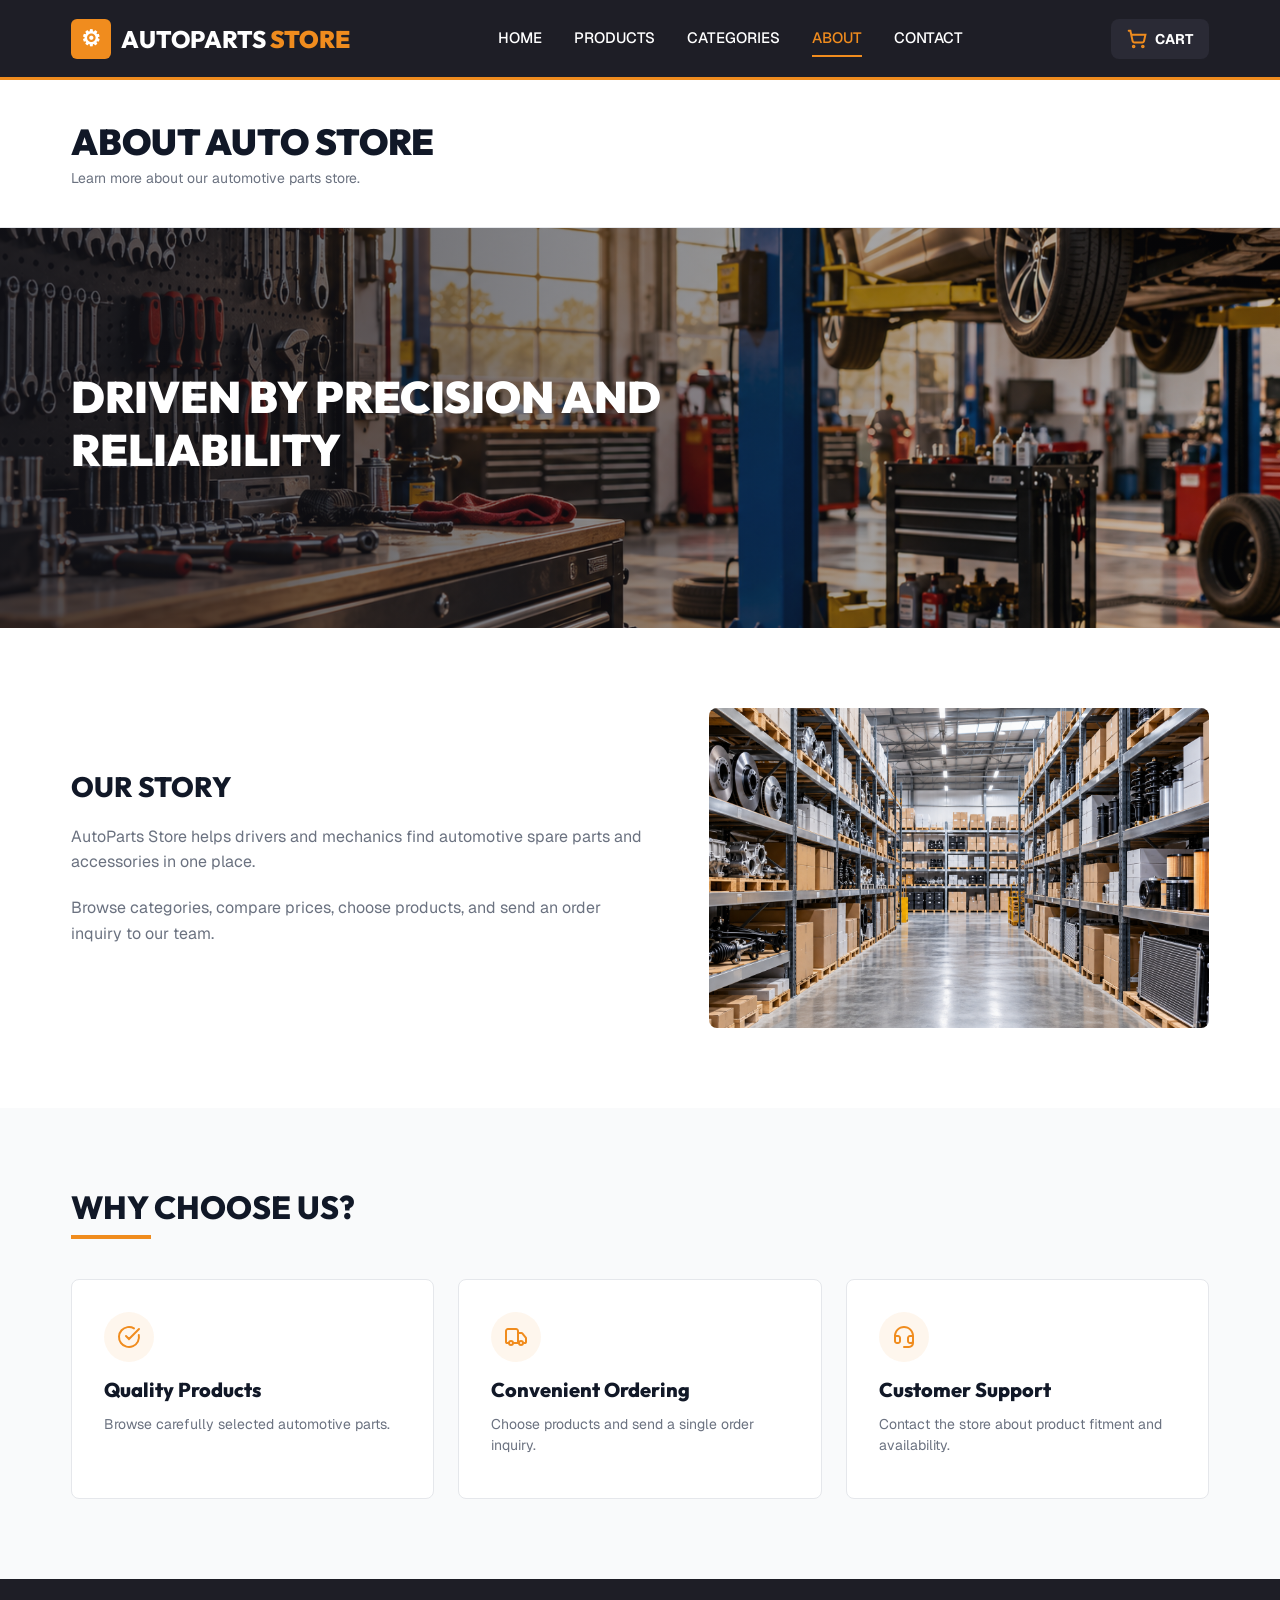
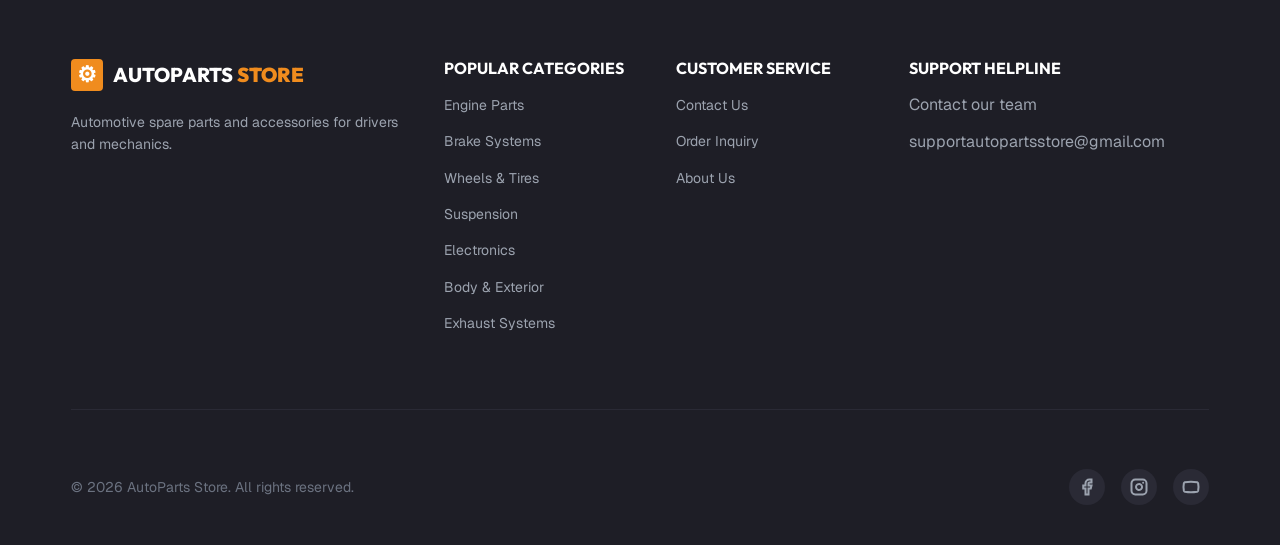
==== commit c2033d49: "Complete category navigation and README" ====
--- a/about.html
+++ b/about.html
@@ -25,7 +25,7 @@
   <div class="site-container">
     <div class="footer-columns">
       <div class="footer-brand"><div class="brand"><span class="brand-mark small" aria-hidden="true"></span><span>AUTOPARTS <strong>STORE</strong></span></div><p>Automotive spare parts and accessories for drivers and mechanics.</p></div>
-      <div><h2>POPULAR CATEGORIES</h2><ul><li><a href="categories.html#engine">Engine Parts</a></li><li><a href="categories.html#brakes">Brake Systems</a></li><li><a href="categories.html#wheels">Wheels & Tires</a></li><li><a href="categories.html#suspension">Suspension</a></li></ul></div>
+      <div><h2>POPULAR CATEGORIES</h2><ul><li><a href="categories.html#engine">Engine Parts</a></li><li><a href="categories.html#brakes">Brake Systems</a></li><li><a href="categories.html#wheels">Wheels & Tires</a></li><li><a href="categories.html#suspension">Suspension</a></li><li><a href="categories.html#electronics">Electronics</a></li><li><a href="categories.html#body">Body & Exterior</a></li><li><a href="categories.html#exhaust">Exhaust Systems</a></li></ul></div>
       <div><h2>CUSTOMER SERVICE</h2><ul><li><a href="contact.html#contact-form">Contact Us</a></li><li><a href="products.html#cart">Order Inquiry</a></li><li><a href="about.html">About Us</a></li></ul></div>
       <div><h2>SUPPORT HELPLINE</h2><p><a href="contact.html">Contact our team</a></p><p><a href="mailto:supportautopartsstore@gmail.com">supportautopartsstore@gmail.com</a></p></div>
     </div>
